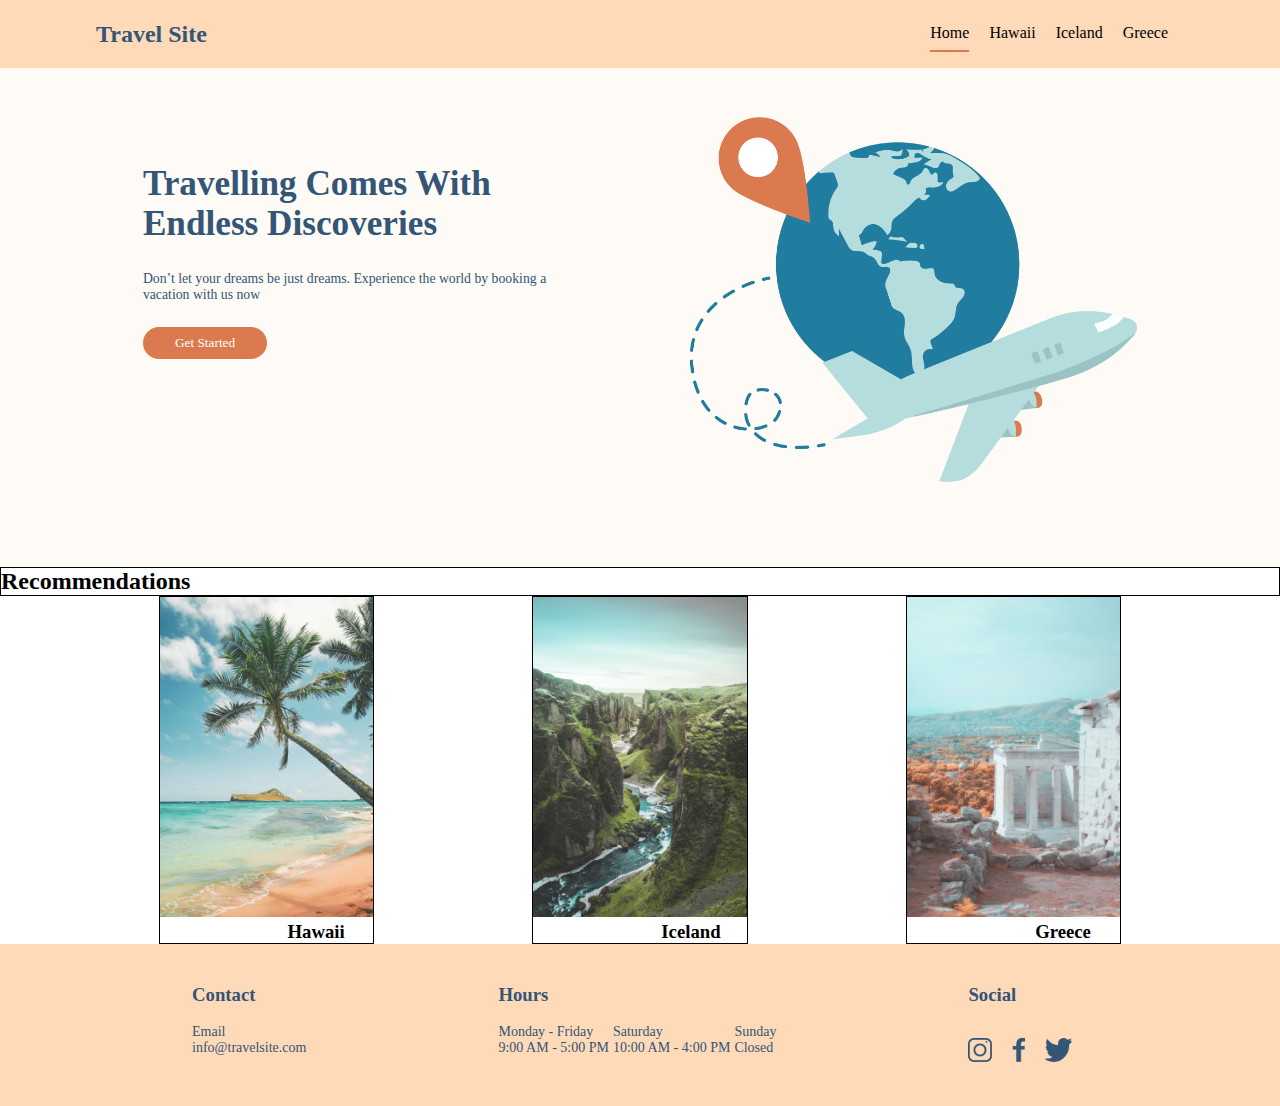
==== index.html @ 563a028c "updated footer section for main." ====
<!DOCTYPE html>
<html lang="en">
  <head>
    <meta charset="UTF-8" />
    <meta name="viewport" content="width=device-width, initial-scale=1.0" />
    <link rel="stylesheet" type="text/css" href="./css/main.css" />
    <title>Travel Site</title>
  </head>
  <body>
    <!------------------NAV BAR SECTION-->
    <header>
      <nav class="main-nav">
        <h2 class="main-nav__title">Travel Site</h2>

        <ul class="main-nav__list">
          <li class="main-nav__item">
            <a class="main-nav__link main-nav__link--selected" href="#">Home</a>
          </li>
          <li class="main-nav__item">
            <a class="main-nav__link" href="#">Hawaii</a>
          </li>
          <li class="main-nav__item">
            <a class="main-nav__link" href="#">Iceland</a>
          </li>
          <li class="main-nav__item">
            <a class="main-nav__link main-nav__link--last" href="#">Greece</a>
          </li>
        </ul>
      </nav>
    </header>
    <!---------------------Hero Section------------------>
    <section class="hero-section">
      <div class="hero-section__text">
        <h1 class="hero-section__title">
          Travelling Comes With<br />
          Endless Discoveries
        </h1>
        <p class="hero-section__description">
          Don’t let your dreams be just dreams. Experience the world by booking
          a<br />
          vacation with us now
        </p>

        <a href="#"
          ><button class="hero-section__button" type="button">
            Get Started
          </button></a
        >
      </div>

      <div class="hero-section__container">
        <img
          class="hero-section__container-image"
          src="./assets/Images/hero.png"
          alt="plane around the world"
        />
      </div>
    </section>

    <!----------Recommendations------------------------->
    <section class="rec">
      <h2 class="rec__title">Recommendations</h2>

      <div class="rec-container">
        <div class="rec-container__card">
          <img
            class="rec-container__image"
            src="./assets/Images/hawaii.jpg"
            alt="Hawaii"
          />
          <h3 class="rec-container__title">Hawaii</h3>
        </div>

        <div class="rec-container__card">
          <img
            class="rec-container__image"
            src="./assets/Images/iceland.jpg"
            alt="Iceland"
          />
          <h3 class="rec-container__title">Iceland</h3>
        </div>

        <div class="rec-container__card">
          <img
            class="rec-container__image"
            src="./assets/Images/greece.jpg"
            alt="Greece"
          />
          <h3 class="rec-container__title">Greece</h3>
        </div>
      </div>
    </section>
    <!---------------FOOTER SECTION-------------------->
    <footer>
      <div class="footer">
        <div class="footer-container">
          <h3 class="footer-container__head">Contact</h3>
          <p class="footer-container__description">
            Email
            <br />info@travelsite.com
          </p>
        </div>

        <div class="footer-container">
          <h3 class="footer-container__head">Hours</h3>
          <p class="footer-container__description">
            Monday - Friday<br />
            9:00 AM - 5:00 PM
          </p>
          <p class="footer-container__description">
            Saturday<br />
            10:00 AM - 4:00 PM
          </p>
          <p class="footer-container__description">
            Sunday<br />
            Closed
          </p>
        </div>

        <div class="footer-container">
          <h3 class="footer-container__head">Social</h3>
          <a href="http://instagram.com"
            ><img
              class="footer-container__picture"
              src="./assets/Icons/icon-instagram.png"
              alt="instagram"
          /></a>
          <a href="http://facebook.com"
            ><img
              class="footer-container__picture"
              src="./assets/Icons/icon-facebook.png"
              alt="facebook"
          /></a>
          <a href="http://twitter.com"
            ><img
              class="footer-container__picture"
              src="./assets/Icons/icon-twitter.png"
              alt="twitter"
          /></a>
        </div>
      </div>
    </footer>
  </body>
</html>
---- css/main.css ----
html {
  font-weight: 16px;
}

*,
*::before,
*::after {
  margin: 0;
  padding: 0;
  font-family: "Verdana";
  box-sizing: border-box;
}

/***************************************
            NAV BAR SECTION 
/**************************************/

.main-nav {
  background-color: peachpuff;
  display: flex;
  justify-content: space-between;
  align-items: center;
  padding: 1rem;
}

.main-nav__title {
  color: #335576;
  padding-left: 5rem;
}

.main-nav__item {
  list-style: none;
  display: inline-flex;
  padding-right: 1rem;
}

.main-nav__link--last {
  margin-right: 5rem;
}

/** color nav bar links and under border **/

.main-nav__link {
  color: black;
  text-decoration: none;
  border-bottom: 2px solid transparent;
  padding-bottom: 0.5rem;
  padding-top: 0.5rem;
}

.main-nav__link--selected {
  border-bottom: 2px solid #db7a4e;
}

/***************************************
            HERO SECTION 
/**************************************/

.hero-section {
  background-color: #fefaf5;
  display: flex;
  justify-content: space-evenly;
}

.hero-section__text,
.hero-section__container {
  margin-bottom: 5rem;
}

/** specific to hero text **/

.hero-section__text {
  text-align: left;
  color: #335576;
  margin-top: 6rem;
}

.hero-section__title {
  font-size: 2.2rem;
  margin-bottom: 1.7rem;
}

.hero-section__description {
  font-size: 0.86rem;
  margin-bottom: 1.5rem;
}

/** specific to hero image **/

.hero-section__container {
  justify-content: flex-end;
  margin-top: 2.5rem;
}

.hero-section__container-image {
  max-width: 28rem;
  max-height: 28rem;
}

/** specific to button **/

.hero-section__button {
  color: #fff;
  background-color: #db7a4e;
  padding: 0.5rem 2rem;
  border-radius: 12.5rem;
  border: none;
}

/***************************************
        RECOMMENDATIONS SECTION 
***************************************/

.rec__title {
  border: 1px solid black;
}

.rec-container {
  display: flex;
  justify-content: space-evenly;
}

.rec-container__card {
  border: 1px solid black;

  position: relative;
}

.rec-container__image {
  max-width: 20rem;
  max-height: 20rem;
}

.rec-container__title {
  color: black;
  text-align: left;
  padding-left: 8rem;
  background: transparent;
}

/***************************************
        FOOTER SECTION 
***************************************/

.footer {
  background-color: peachpuff;
  display: flex;
  justify-content: space-evenly;
}

.footer-container__head,
.footer-container__description,
.footer-container__picture {
  color: #335576;
}

.footer-container__head {
  margin-top: 2.5rem;
  margin-bottom: 1rem;
}
.footer-container__description {
  display: inline-flex;
  font-size: 14px;
}
.footer-container__picture {
  text-decoration: none;
  max-height: 1.5rem;
  margin-top: 1rem;
  margin-right: 1rem;
}

.footer-container__description,
.footer-container__picture {
  margin-bottom: 2.5rem;
}
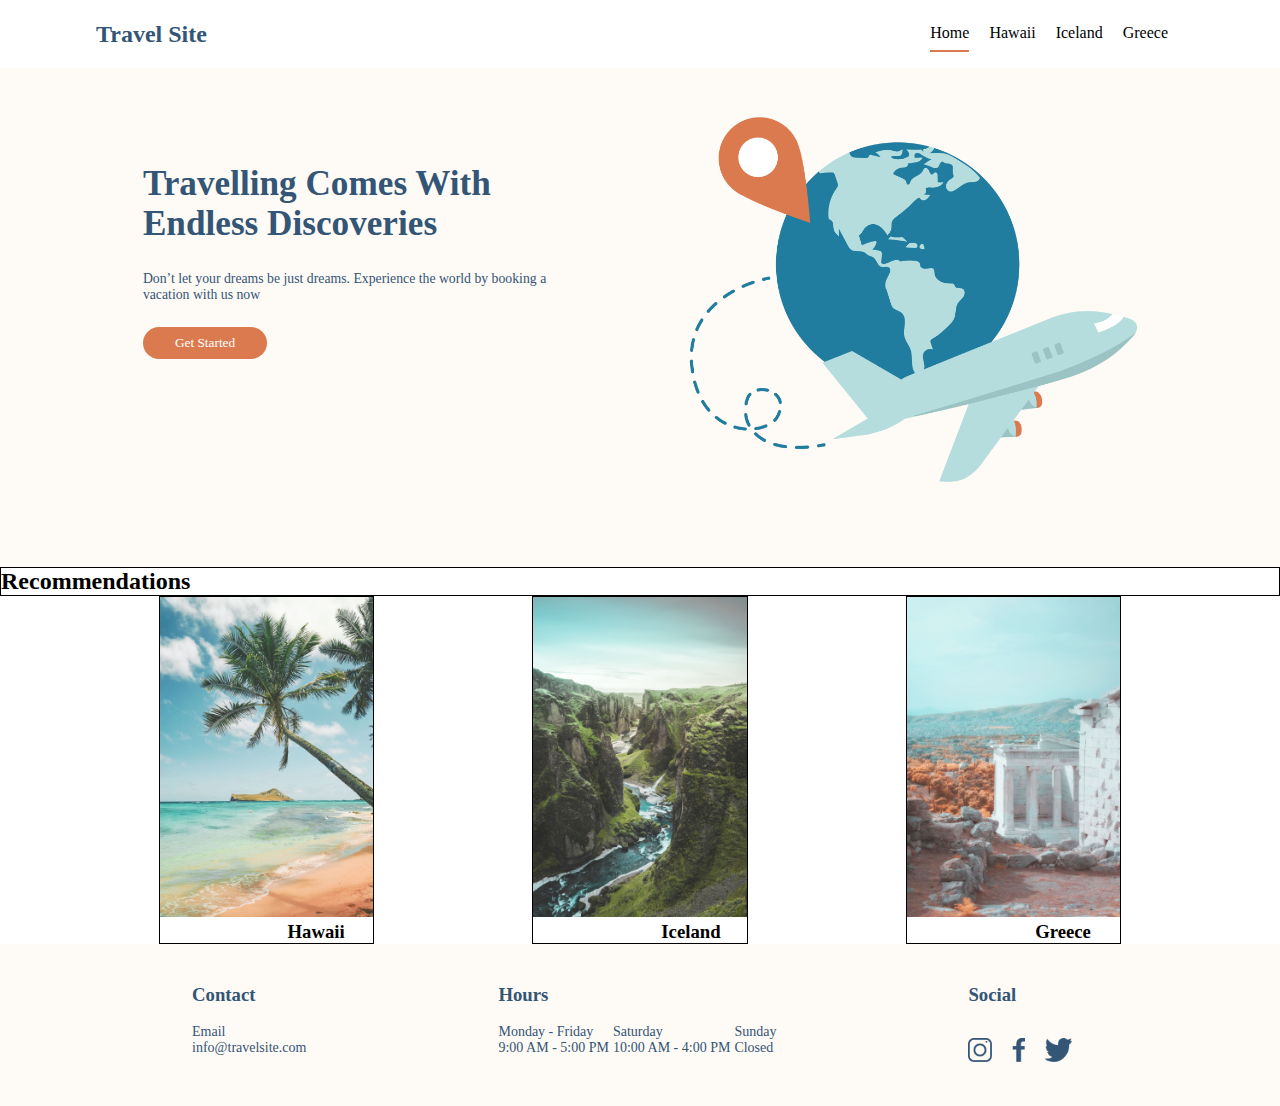
==== commit c4506e4e: "added main nav and footer section for hawaii" ====
--- a/index.html
+++ b/index.html
@@ -4,6 +4,7 @@
     <meta charset="UTF-8" />
     <meta name="viewport" content="width=device-width, initial-scale=1.0" />
     <link rel="stylesheet" type="text/css" href="./css/main.css" />
+    <link rel="stylesheet" type="text/css" href="./css/global.css" />
     <title>Travel Site</title>
   </head>
   <body>
--- a/css/main.css
+++ b/css/main.css
@@ -1,57 +1,3 @@
-html {
-  font-weight: 16px;
-}
-
-*,
-*::before,
-*::after {
-  margin: 0;
-  padding: 0;
-  font-family: "Verdana";
-  box-sizing: border-box;
-}
-
-/***************************************
-            NAV BAR SECTION 
-/**************************************/
-
-.main-nav {
-  background-color: peachpuff;
-  display: flex;
-  justify-content: space-between;
-  align-items: center;
-  padding: 1rem;
-}
-
-.main-nav__title {
-  color: #335576;
-  padding-left: 5rem;
-}
-
-.main-nav__item {
-  list-style: none;
-  display: inline-flex;
-  padding-right: 1rem;
-}
-
-.main-nav__link--last {
-  margin-right: 5rem;
-}
-
-/** color nav bar links and under border **/
-
-.main-nav__link {
-  color: black;
-  text-decoration: none;
-  border-bottom: 2px solid transparent;
-  padding-bottom: 0.5rem;
-  padding-top: 0.5rem;
-}
-
-.main-nav__link--selected {
-  border-bottom: 2px solid #db7a4e;
-}
-
 /***************************************
             HERO SECTION 
 /**************************************/
@@ -137,39 +83,3 @@
   padding-left: 8rem;
   background: transparent;
 }
-
-/***************************************
-        FOOTER SECTION 
-***************************************/
-
-.footer {
-  background-color: peachpuff;
-  display: flex;
-  justify-content: space-evenly;
-}
-
-.footer-container__head,
-.footer-container__description,
-.footer-container__picture {
-  color: #335576;
-}
-
-.footer-container__head {
-  margin-top: 2.5rem;
-  margin-bottom: 1rem;
-}
-.footer-container__description {
-  display: inline-flex;
-  font-size: 14px;
-}
-.footer-container__picture {
-  text-decoration: none;
-  max-height: 1.5rem;
-  margin-top: 1rem;
-  margin-right: 1rem;
-}
-
-.footer-container__description,
-.footer-container__picture {
-  margin-bottom: 2.5rem;
-}
--- a/css/global.css
+++ b/css/global.css
@@ -0,0 +1,89 @@
+html {
+  font-weight: 16px;
+}
+
+*,
+*::before,
+*::after {
+  margin: 0;
+  padding: 0;
+  font-family: "Verdana";
+  box-sizing: border-box;
+}
+
+/***************************************
+              NAV BAR SECTION 
+  /**************************************/
+
+.main-nav {
+  background-color: #fff;
+  display: flex;
+  justify-content: space-between;
+  align-items: center;
+  padding: 1rem;
+}
+
+.main-nav__title {
+  color: #335576;
+  padding-left: 5rem;
+}
+
+.main-nav__item {
+  list-style: none;
+  display: inline-flex;
+  padding-right: 1rem;
+}
+
+.main-nav__link--last {
+  margin-right: 5rem;
+}
+
+/** color nav bar links and under border **/
+
+.main-nav__link {
+  color: black;
+  text-decoration: none;
+  border-bottom: 2px solid transparent;
+  padding-bottom: 0.5rem;
+  padding-top: 0.5rem;
+}
+
+.main-nav__link--selected {
+  border-bottom: 2px solid #db7a4e;
+}
+
+/***************************************
+        FOOTER SECTION 
+***************************************/
+
+.footer {
+  background-color: #fefaf5;
+  display: flex;
+  justify-content: space-evenly;
+}
+
+.footer-container__head,
+.footer-container__description,
+.footer-container__picture {
+  color: #335576;
+}
+
+.footer-container__head {
+  margin-top: 2.5rem;
+  margin-bottom: 1rem;
+}
+.footer-container__description {
+  display: inline-flex;
+  font-size: 14px;
+}
+.footer-container__picture {
+  text-decoration: none;
+  max-height: 1.5rem;
+  margin-top: 1rem;
+  margin-right: 1rem;
+}
+
+.footer-container__description,
+.footer-container__picture {
+  margin-bottom: 2.5rem;
+}
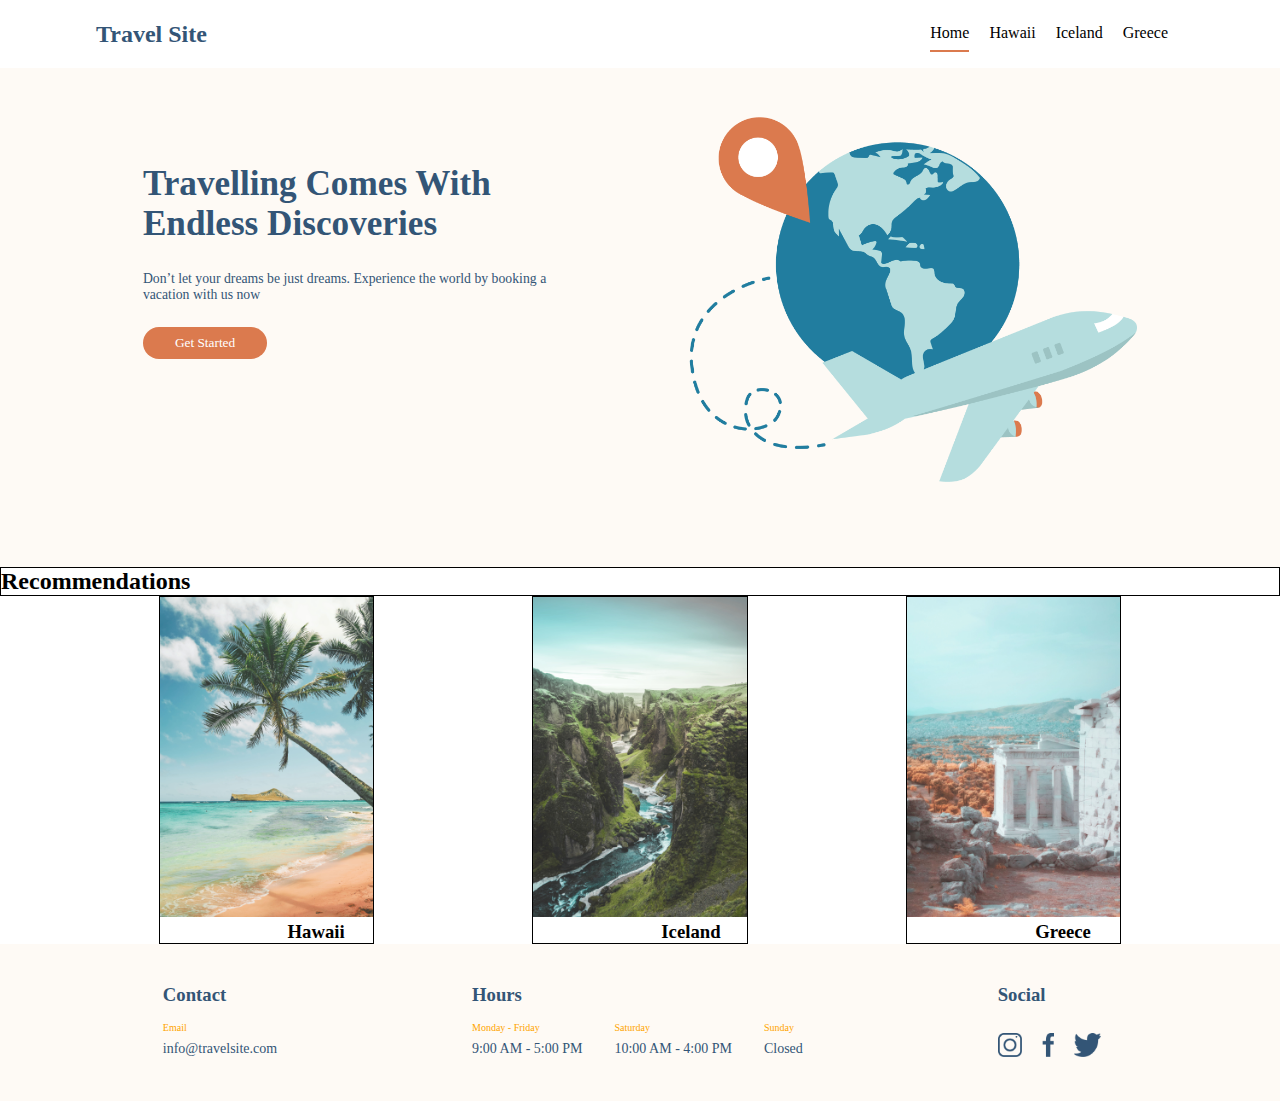
==== commit a2d0b1e2: "updated footer section for main page" ====
--- a/index.html
+++ b/index.html
@@ -92,53 +92,64 @@
       </div>
     </section>
     <!---------------FOOTER SECTION-------------------->
-    <footer>
-      <div class="footer">
-        <div class="footer-container">
-          <h3 class="footer-container__head">Contact</h3>
-          <p class="footer-container__description">
-            Email
-            <br />info@travelsite.com
-          </p>
+    <footer class="footer">
+
+      <div class="footer-left">
+
+        <h3 class="footer__head">Contact</h3>
+
+  <div class="footer-container">
+    <div class="footer-container__p">
+        <p class="footer__description footer__description--top">Email</p>
+          
+         <p class = 'footer__description'>info@travelsite.com</p> 
+        </p>
         </div>
+    </div>
+  </div>
+
+      <div class="footer-middle">
+        <h3 class="footer__head">Hours</h3>
 
         <div class="footer-container">
-          <h3 class="footer-container__head">Hours</h3>
-          <p class="footer-container__description">
-            Monday - Friday<br />
-            9:00 AM - 5:00 PM
-          </p>
-          <p class="footer-container__description">
-            Saturday<br />
-            10:00 AM - 4:00 PM
-          </p>
-          <p class="footer-container__description">
-            Sunday<br />
-            Closed
-          </p>
+          <div class="footer-container__p">
+            <p class="footer__description footer__description--top">
+              Monday - Friday
+            </p>
+            <p class="footer__description">9:00 AM - 5:00 PM</p>
+          </div>
+          <div class="footer-container__p">
+            <p class="footer__description footer__description--top">Saturday</p>
+
+            <p class="footer__description">10:00 AM - 4:00 PM</p>
+          </div>
+          <div class="footer-container__p">
+            <p class="footer__description footer__description--top">Sunday</p>
+
+            <p class="footer__description">Closed</p>
+          </div>
         </div>
-
-        <div class="footer-container">
-          <h3 class="footer-container__head">Social</h3>
-          <a href="http://instagram.com"
-            ><img
-              class="footer-container__picture"
-              src="./assets/Icons/icon-instagram.png"
-              alt="instagram"
-          /></a>
-          <a href="http://facebook.com"
-            ><img
-              class="footer-container__picture"
-              src="./assets/Icons/icon-facebook.png"
-              alt="facebook"
-          /></a>
-          <a href="http://twitter.com"
-            ><img
-              class="footer-container__picture"
-              src="./assets/Icons/icon-twitter.png"
-              alt="twitter"
-          /></a>
-        </div>
+      </div>
+      <div class="footer-right">
+        <h3 class="footer__head">Social</h3>
+        <a href="http://instagram.com"
+          ><img
+            class="footer__picture"
+            src="./assets/Icons/icon-instagram.png"
+            alt="instagram"
+        /></a>
+        <a href="http://facebook.com"
+          ><img
+            class="footer__picture"
+            src="./assets/Icons/icon-facebook.png"
+            alt="facebook"
+        /></a>
+        <a href="http://twitter.com"
+          ><img
+            class="footer__picture"
+            src="./assets/Icons/icon-twitter.png"
+            alt="twitter"
+        /></a>
       </div>
     </footer>
   </body>
--- a/css/main.css
+++ b/css/main.css
@@ -83,3 +83,5 @@
   padding-left: 8rem;
   background: transparent;
 }
+
+/*************/
--- a/css/global.css
+++ b/css/global.css
@@ -62,28 +62,64 @@
   justify-content: space-evenly;
 }
 
-.footer-container__head,
-.footer-container__description,
-.footer-container__picture {
+.footer__head,
+.footer__description,
+.footer__picture {
   color: #335576;
 }
 
-.footer-container__head {
+.footer__head {
   margin-top: 2.5rem;
   margin-bottom: 1rem;
 }
-.footer-container__description {
-  display: inline-flex;
+.footer__description {
   font-size: 14px;
+
+  /**display:inline-flex**/
 }
-.footer-container__picture {
+.footer__picture {
   text-decoration: none;
   max-height: 1.5rem;
-  margin-top: 1rem;
+  margin-top: 0.7rem;
   margin-right: 1rem;
 }
 
-.footer-container__description,
-.footer-container__picture {
+.footer__picture {
   margin-bottom: 2.5rem;
 }
+
+/** left/middle portion**/
+
+.footer-left,
+.footer-middle {
+  flex-direction: column;
+}
+
+.footer-container {
+  display: flex;
+}
+
+.footer-description-top {
+  display: inline-flex;
+  color: orange;
+  margin: 0;
+}
+
+.footer__description--top {
+  font-size: 10px;
+  color: orange;
+  margin-bottom: 0.5rem;
+}
+
+.footer-left,
+.footer-middle {
+  flex-direction: column;
+}
+
+.footer-container {
+  display: flex;
+}
+
+.footer-container__p {
+  margin-right: 2rem;
+}
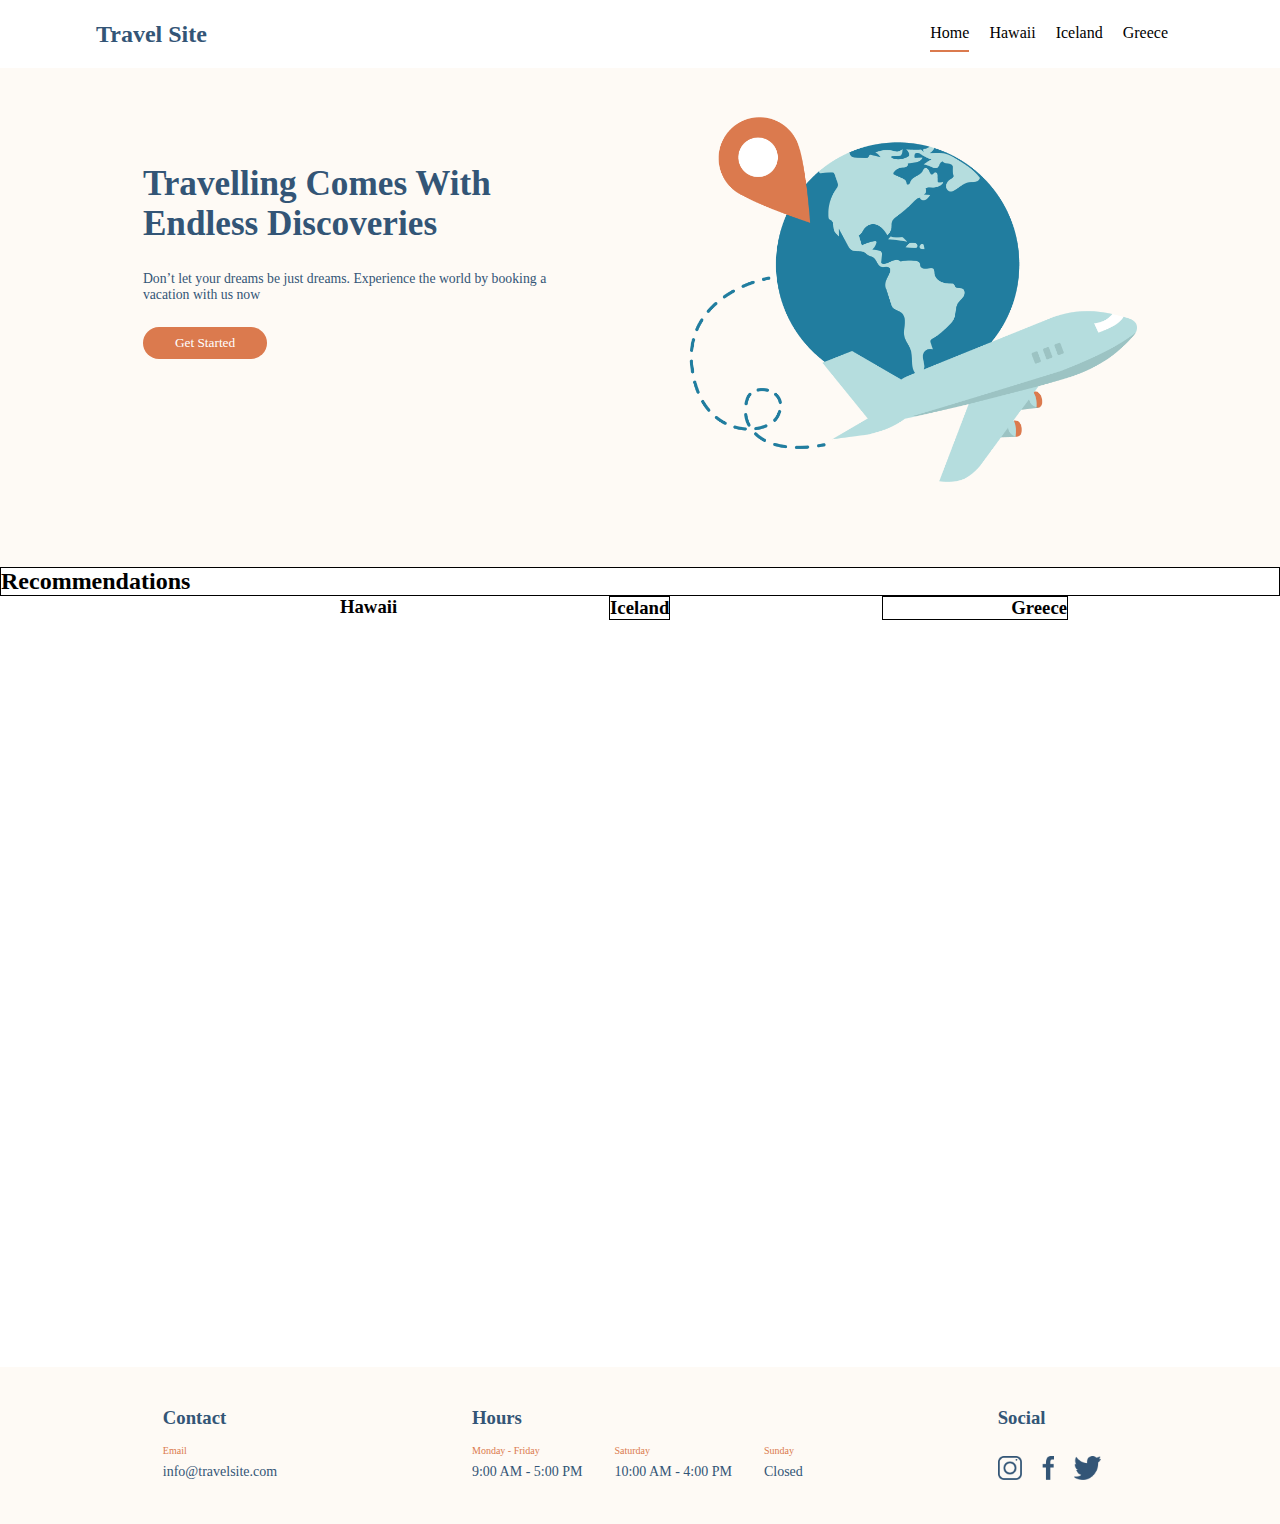
==== commit 3ad54ba6: "updated class names for footer section" ====
--- a/index.html
+++ b/index.html
@@ -62,31 +62,18 @@
     <section class="rec">
       <h2 class="rec__title">Recommendations</h2>
 
-      <div class="rec-container">
+      <div class="rec__container">
         <div class="rec-container__card">
-          <img
-            class="rec-container__image"
-            src="./assets/Images/hawaii.jpg"
-            alt="Hawaii"
-          />
           <h3 class="rec-container__title">Hawaii</h3>
         </div>
 
-        <div class="rec-container__card">
-          <img
-            class="rec-container__image"
-            src="./assets/Images/iceland.jpg"
-            alt="Iceland"
-          />
-          <h3 class="rec-container__title">Iceland</h3>
+        <div class="rec__container__card">
+
+          <h3 class="rec__container__title">Iceland</h3>
         </div>
 
-        <div class="rec-container__card">
-          <img
-            class="rec-container__image"
-            src="./assets/Images/greece.jpg"
-            alt="Greece"
-          />
+        <div class="rec__container__card">
+ 
           <h3 class="rec-container__title">Greece</h3>
         </div>
       </div>
@@ -98,32 +85,32 @@
 
         <h3 class="footer__head">Contact</h3>
 
-  <div class="footer-container">
-    <div class="footer-container__p">
-        <p class="footer__description footer__description--top">Email</p>
+          <div class="footer-container">
+            <div class="footer-p">
+              <p class="footer__description footer__description--top">Email</p>
           
-         <p class = 'footer__description'>info@travelsite.com</p> 
-        </p>
-        </div>
-    </div>
-  </div>
+                <p class = 'footer__description'>info@travelsite.com</p> 
+              </p>
+            </div>  
+          </div>
+      </div>
 
       <div class="footer-middle">
         <h3 class="footer__head">Hours</h3>
 
         <div class="footer-container">
-          <div class="footer-container__p">
+          <div class="footer-p">
             <p class="footer__description footer__description--top">
               Monday - Friday
             </p>
             <p class="footer__description">9:00 AM - 5:00 PM</p>
           </div>
-          <div class="footer-container__p">
+          <div class="footer-p">
             <p class="footer__description footer__description--top">Saturday</p>
 
             <p class="footer__description">10:00 AM - 4:00 PM</p>
           </div>
-          <div class="footer-container__p">
+          <div class="footer-p">
             <p class="footer__description footer__description--top">Sunday</p>
 
             <p class="footer__description">Closed</p>
--- a/css/main.css
+++ b/css/main.css
@@ -57,24 +57,23 @@
         RECOMMENDATIONS SECTION 
 ***************************************/
 
+.rec {
+  height: 800px;
+}
 .rec__title {
   border: 1px solid black;
 }
 
-.rec-container {
+.rec__container {
   display: flex;
   justify-content: space-evenly;
 }
 
-.rec-container__card {
+.rec__container__card {
   border: 1px solid black;
-
-  position: relative;
-}
-
-.rec-container__image {
   max-width: 20rem;
   max-height: 20rem;
+  background-image: url(./hawaii.css);
 }
 
 .rec-container__title {
--- a/css/global.css
+++ b/css/global.css
@@ -107,7 +107,7 @@
 
 .footer__description--top {
   font-size: 10px;
-  color: orange;
+  color: #db7a4e;
   margin-bottom: 0.5rem;
 }
 
@@ -120,6 +120,6 @@
   display: flex;
 }
 
-.footer-container__p {
+.footer-p {
   margin-right: 2rem;
 }
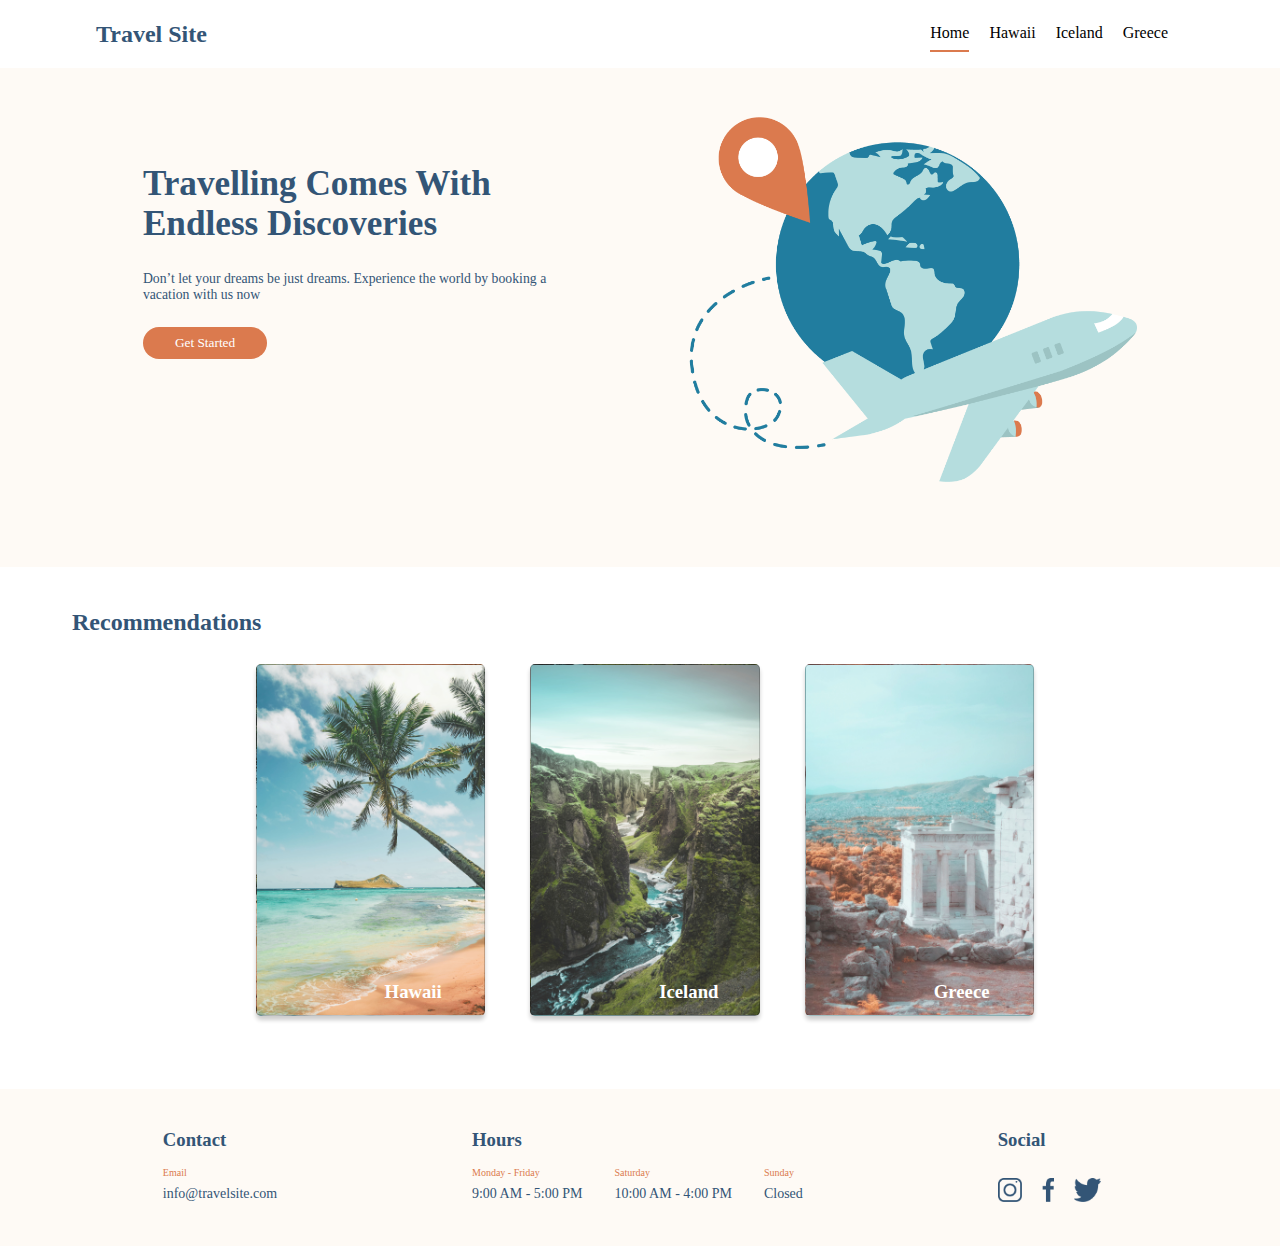
==== commit 1577a239: "updated main page layout" ====
--- a/index.html
+++ b/index.html
@@ -63,19 +63,21 @@
       <h2 class="rec__title">Recommendations</h2>
 
       <div class="rec__container">
-        <div class="rec-container__card">
-          <h3 class="rec-container__title">Hawaii</h3>
+
+
+        <div class="rec__card rec__card--hawaii">
+          <h3 class="rec__inner-title">Hawaii</h3>
         </div>
 
-        <div class="rec__container__card">
-
-          <h3 class="rec__container__title">Iceland</h3>
+        <div class="rec__card rec__card--iceland">
+           <h3 class="rec__inner-title">Iceland</h3>
         </div>
 
-        <div class="rec__container__card">
- 
-          <h3 class="rec-container__title">Greece</h3>
+        <div class="rec__card rec__card--greece">
+           <h3 class="rec__inner-title">Greece</h3>
         </div>
+
+        
       </div>
     </section>
     <!---------------FOOTER SECTION-------------------->
--- a/css/main.css
+++ b/css/main.css
@@ -58,29 +58,51 @@
 ***************************************/
 
 .rec {
-  height: 800px;
+  height: 30rem;
 }
+
 .rec__title {
-  border: 1px solid black;
+  color: #335576;
+  margin-top: 2.6rem;
+  padding-left: 4.5rem;
+}
+
+.rec__inner-title {
+  color: #335576;
 }
 
 .rec__container {
   display: flex;
-  justify-content: space-evenly;
+  justify-content: center;
 }
 
-.rec__container__card {
-  border: 1px solid black;
-  max-width: 20rem;
-  max-height: 20rem;
-  background-image: url(./hawaii.css);
+.rec__card {
+  margin-top: 1.8rem;
+  width: 14.35rem;
+  height: 22rem;
+  background-size: cover;
+  border-radius: 0.313rem;
+  border: 0.063rem solid rgba(0, 0, 0, 0.2);
+  box-shadow: 0rem 0.25rem 0.25rem rgba(0, 0, 0, 0.2);
+  margin-right: 2.188rem;
+  margin-left: 0.625rem;
 }
 
-.rec-container__title {
-  color: black;
-  text-align: left;
+.rec__card--hawaii {
+  background-image: url(../assets/Images/hawaii.jpg);
+}
+.rec__card--iceland {
+  background-image: url(../assets/Images/iceland.jpg);
+}
+.rec__card--greece {
+  background-image: url(../assets/Images/greece.jpg);
+  margin-right: 0;
+}
+
+.rec__inner-title {
+  margin-top: 19.75rem;
+  color: #fff;
   padding-left: 8rem;
-  background: transparent;
 }
 
 /*************/
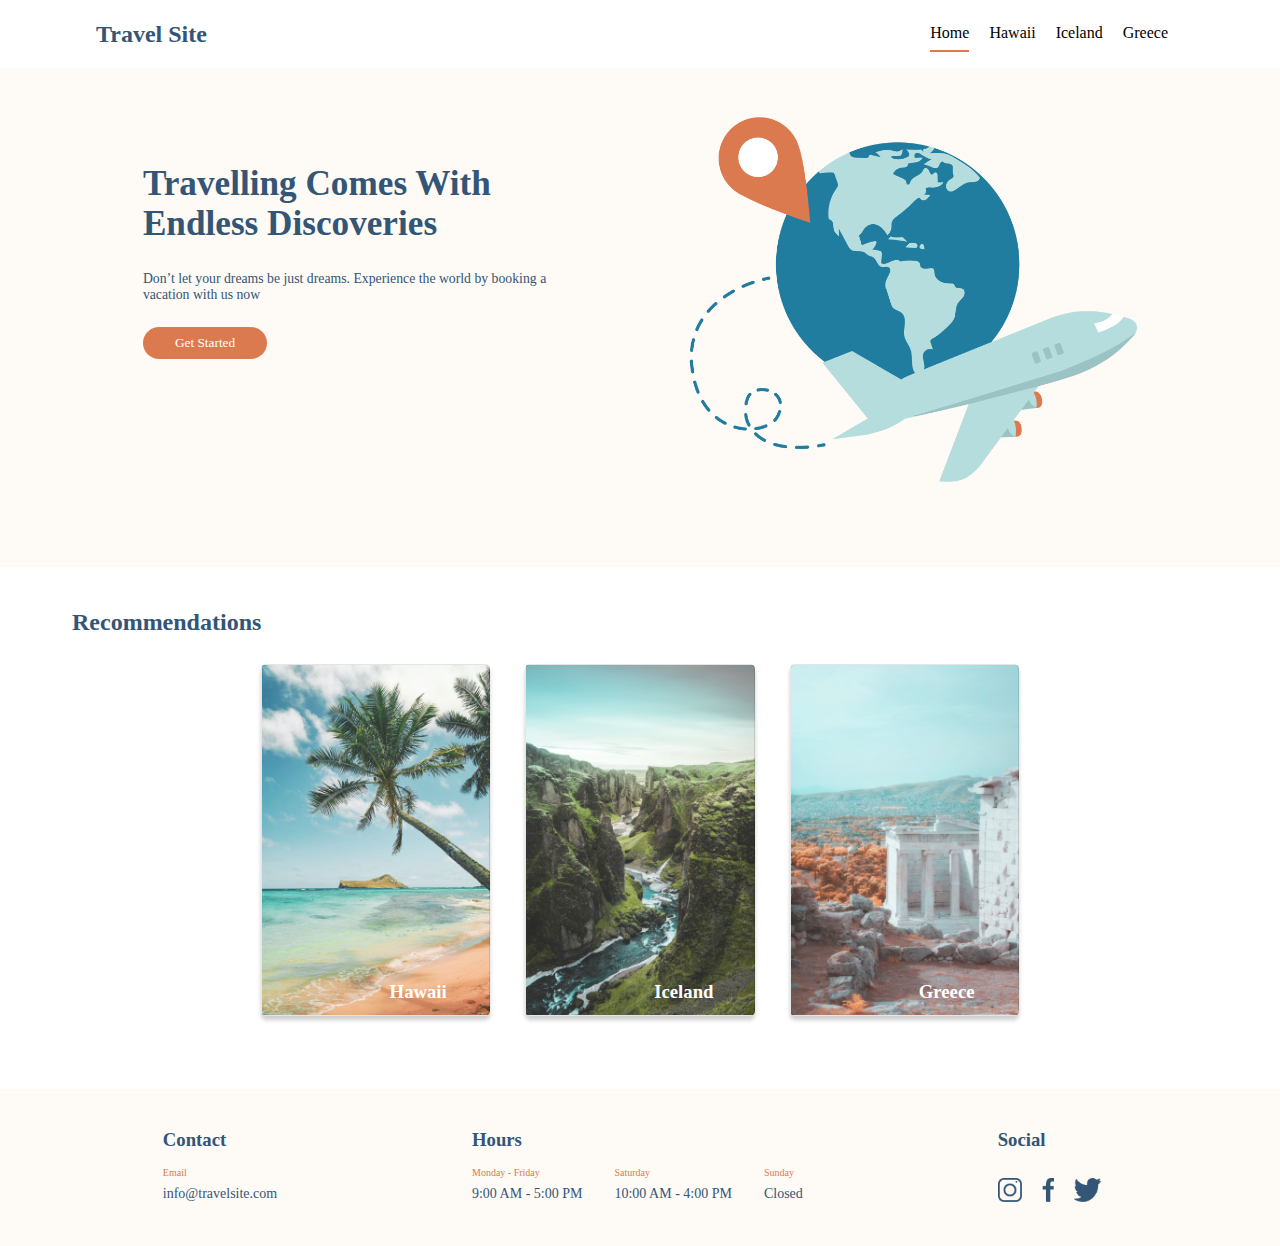
==== commit 1d56449e: "finished hawaii page layout css" ====
--- a/index.html
+++ b/index.html
@@ -64,7 +64,7 @@
 
       <div class="rec__container">
 
-
+        
         <div class="rec__card rec__card--hawaii">
           <h3 class="rec__inner-title">Hawaii</h3>
         </div>
--- a/css/main.css
+++ b/css/main.css
@@ -81,11 +81,12 @@
   width: 14.35rem;
   height: 22rem;
   background-size: cover;
+  background-repeat: no-repeat;
+  border: 0.063rem solid rgba(0, 0, 0, 0.1);
   border-radius: 0.313rem;
-  border: 0.063rem solid rgba(0, 0, 0, 0.2);
   box-shadow: 0rem 0.25rem 0.25rem rgba(0, 0, 0, 0.2);
   margin-right: 2.188rem;
-  margin-left: 0.625rem;
+  margin-left: 0.625;
 }
 
 .rec__card--hawaii {
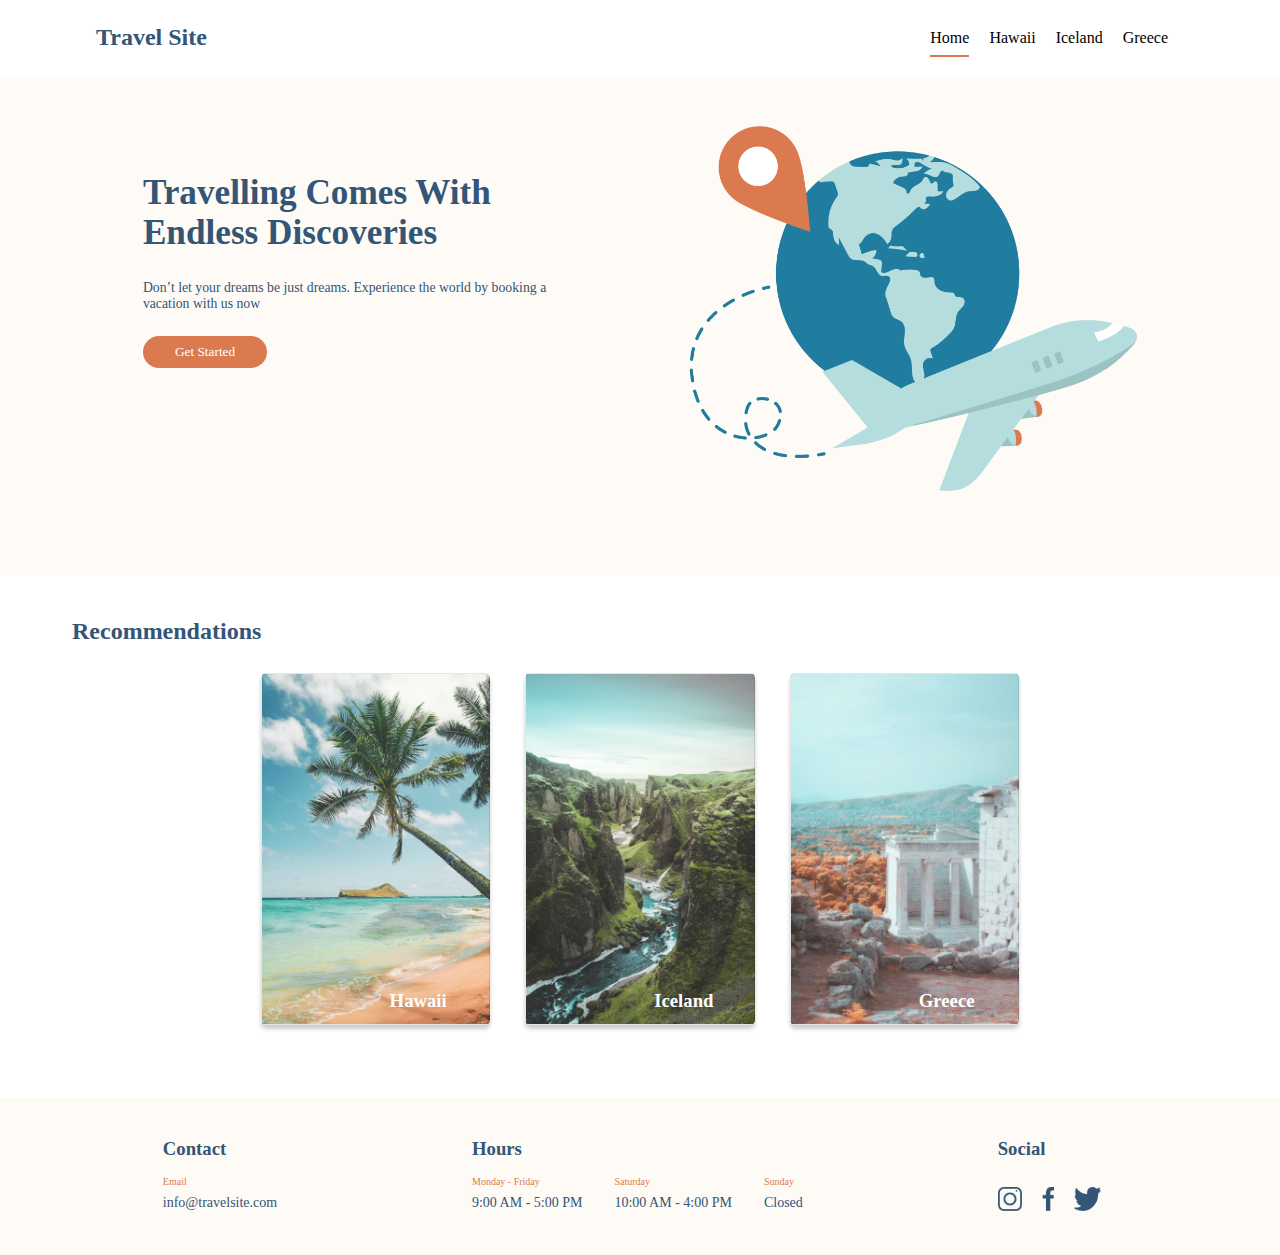
==== commit 1e0720e1: "FINAL" ====
--- a/index.html
+++ b/index.html
@@ -11,20 +11,20 @@
     <!------------------NAV BAR SECTION-->
     <header>
       <nav class="main-nav">
-        <h2 class="main-nav__title">Travel Site</h2>
+       <a class = 'main-nav__link' href = './index.html' ><h2 class="main-nav__title">Travel Site</h2></a>
 
         <ul class="main-nav__list">
           <li class="main-nav__item">
             <a class="main-nav__link main-nav__link--selected" href="#">Home</a>
           </li>
           <li class="main-nav__item">
-            <a class="main-nav__link" href="#">Hawaii</a>
+            <a class="main-nav__link" href="./pages/hawaii.html">Hawaii</a>
           </li>
           <li class="main-nav__item">
-            <a class="main-nav__link" href="#">Iceland</a>
+            <a class="main-nav__link" href="./pages/iceland.html">Iceland</a>
           </li>
           <li class="main-nav__item">
-            <a class="main-nav__link main-nav__link--last" href="#">Greece</a>
+            <a class="main-nav__link main-nav__link--last" href="./pages/greece.html">Greece</a>
           </li>
         </ul>
       </nav>
@@ -64,19 +64,23 @@
 
       <div class="rec__container">
 
-        
+        <a class = 'rec__link' href="./pages/hawaii.html">
         <div class="rec__card rec__card--hawaii">
           <h3 class="rec__inner-title">Hawaii</h3>
         </div>
+      </a>
 
+      <a class = 'rec__link' href="./pages/iceland.html">
         <div class="rec__card rec__card--iceland">
            <h3 class="rec__inner-title">Iceland</h3>
         </div>
+        </a>
 
+        <a class = 'rec__link' href="./pages/greece.html">
         <div class="rec__card rec__card--greece">
            <h3 class="rec__inner-title">Greece</h3>
         </div>
-
+        </a>
         
       </div>
     </section>
--- a/css/main.css
+++ b/css/main.css
@@ -61,19 +61,23 @@
   height: 30rem;
 }
 
+.rec__title,
+.rec__inner-title {
+  color: #335576;
+}
+
 .rec__title {
-  color: #335576;
   margin-top: 2.6rem;
   padding-left: 4.5rem;
-}
-
-.rec__inner-title {
-  color: #335576;
 }
 
 .rec__container {
   display: flex;
   justify-content: center;
+}
+
+.rec__link {
+  text-decoration: none;
 }
 
 .rec__card {
--- a/css/global.css
+++ b/css/global.css
@@ -23,6 +23,9 @@
   padding: 1rem;
 }
 
+.main-nav__link {
+  text-decoration: none;
+}
 .main-nav__title {
   color: #335576;
   padding-left: 5rem;
